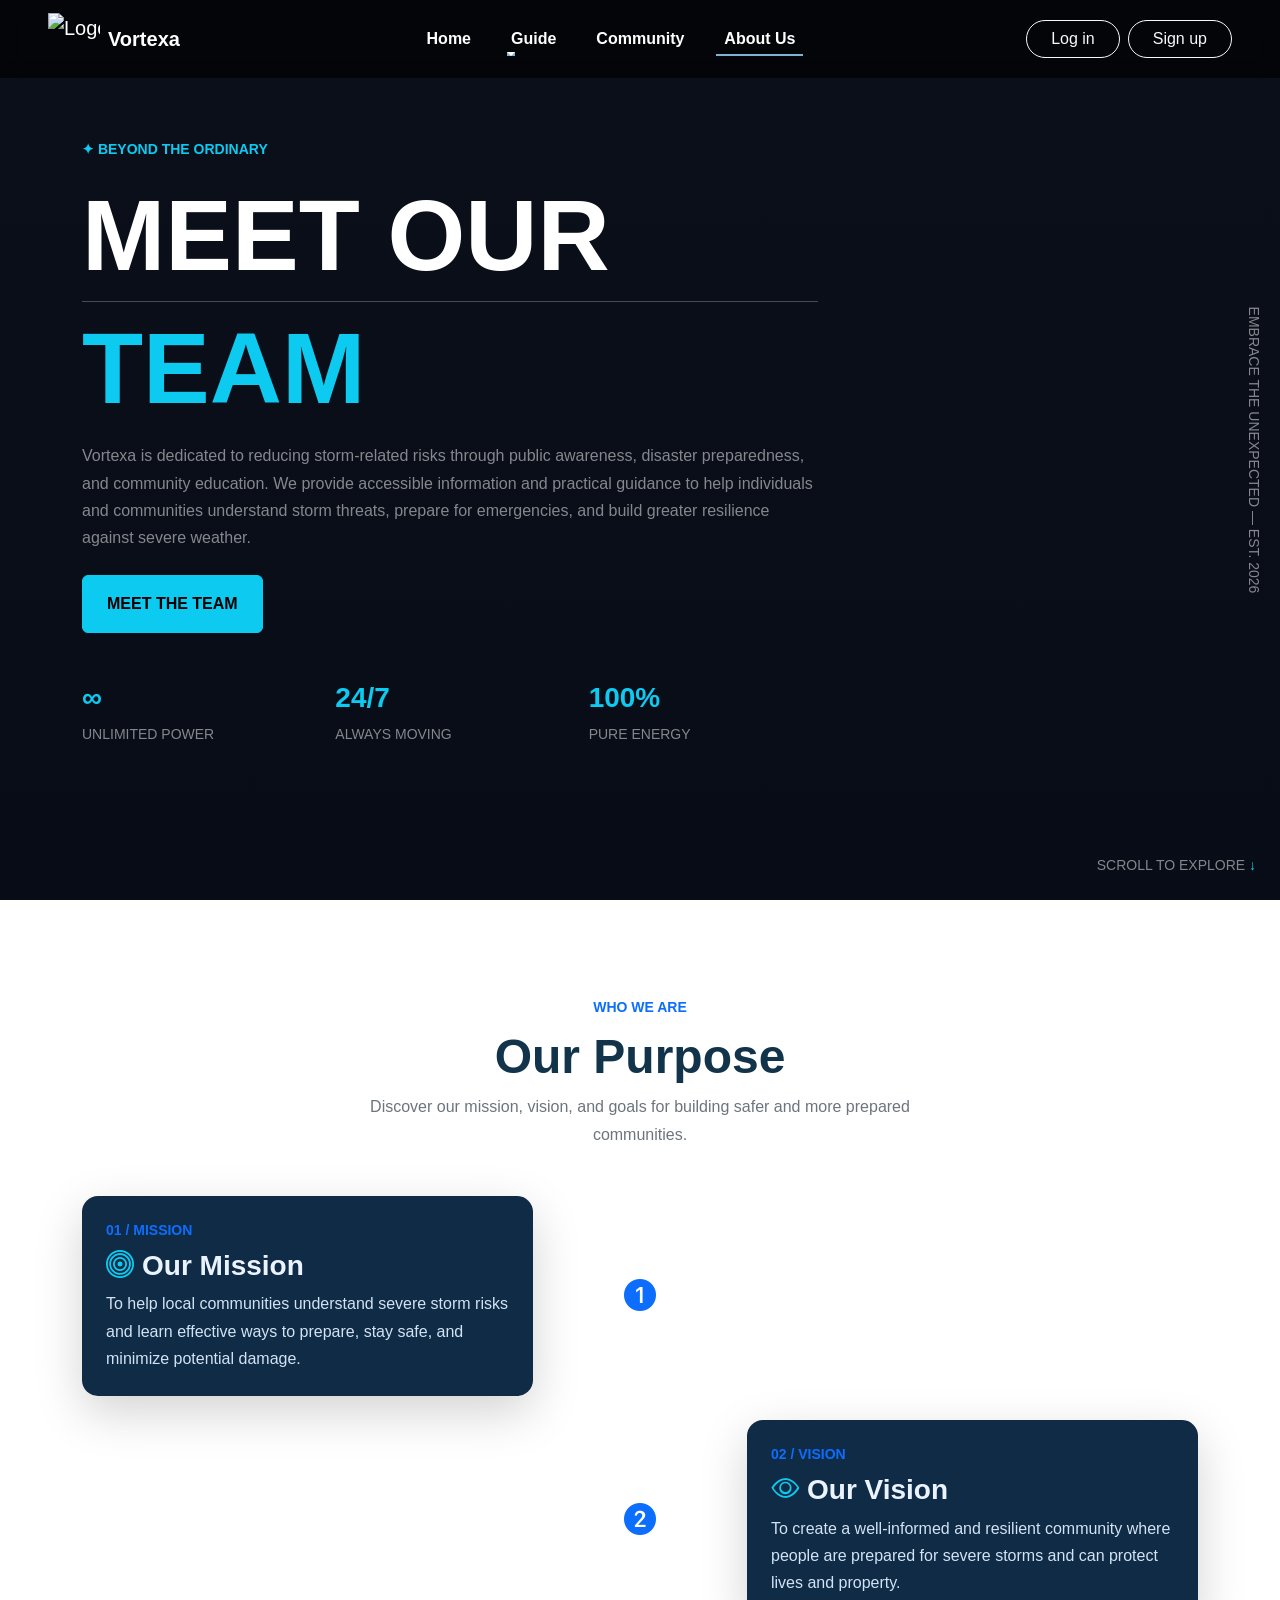
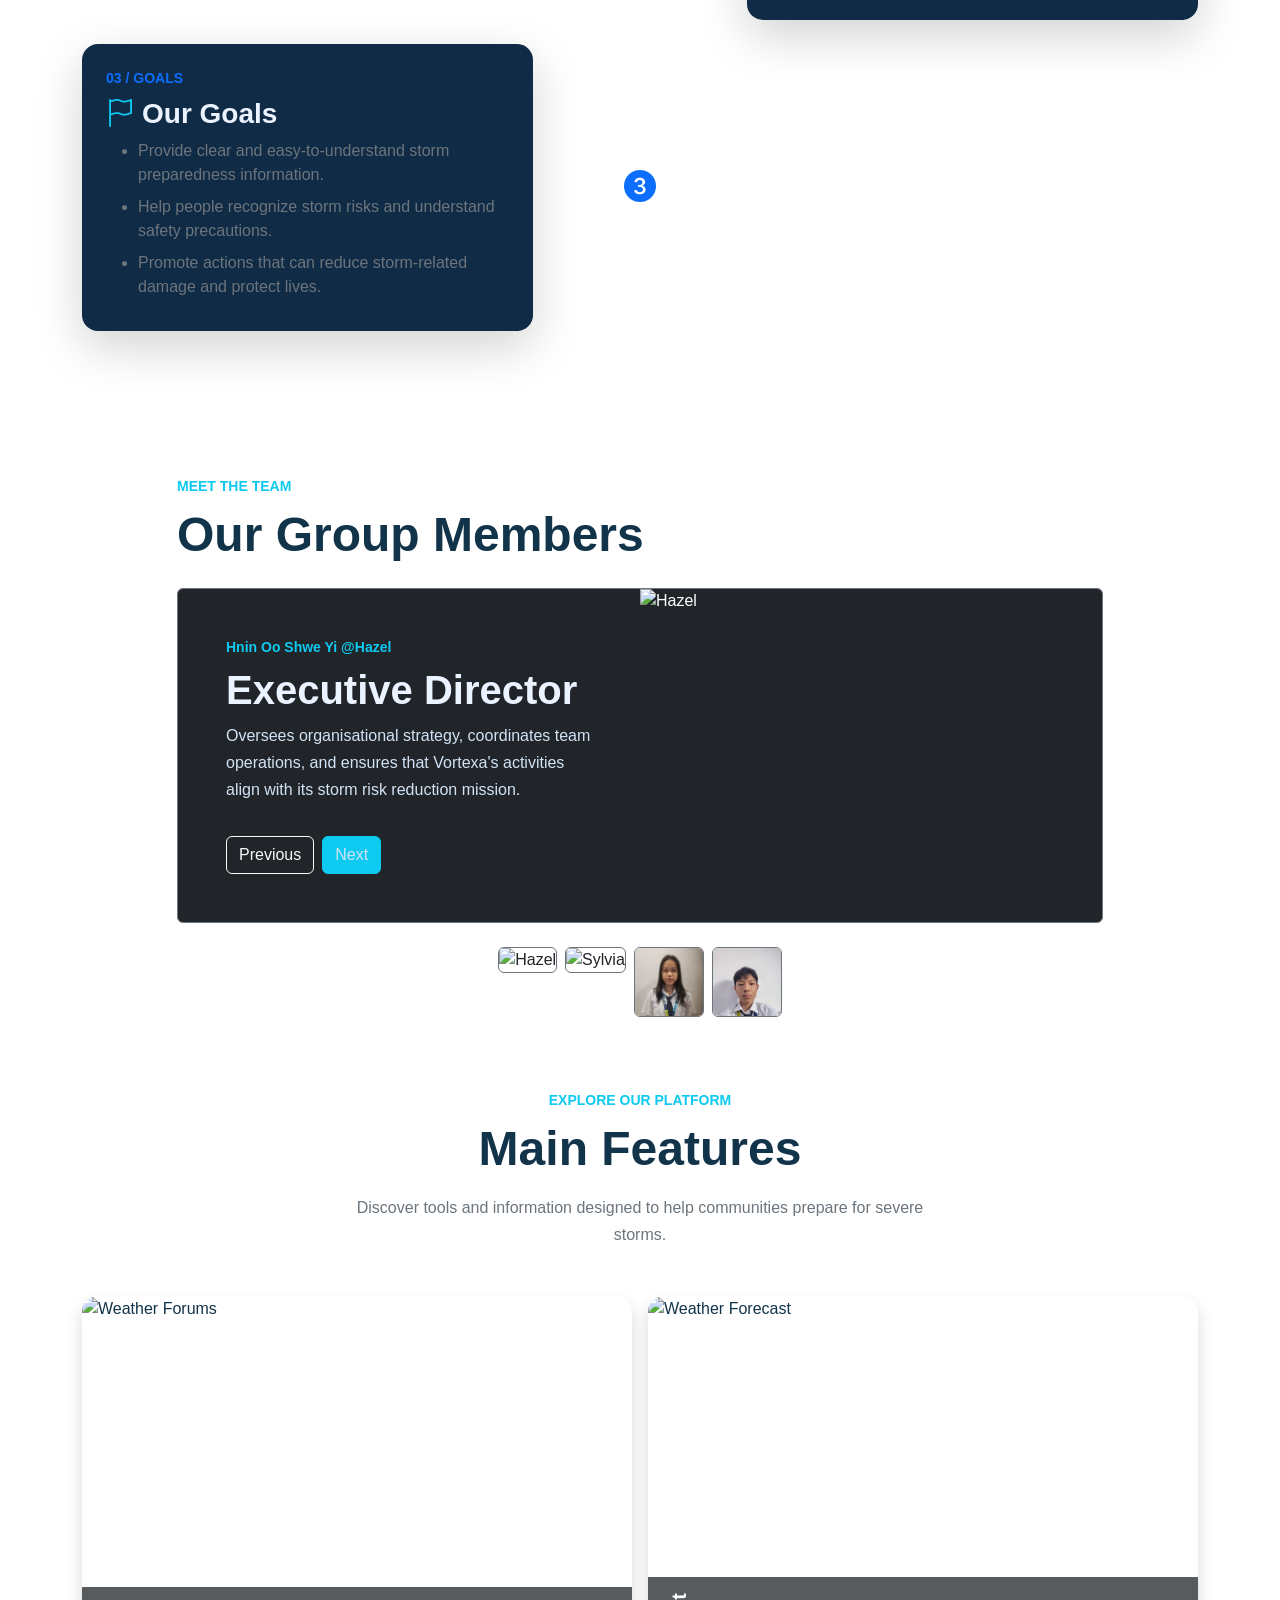
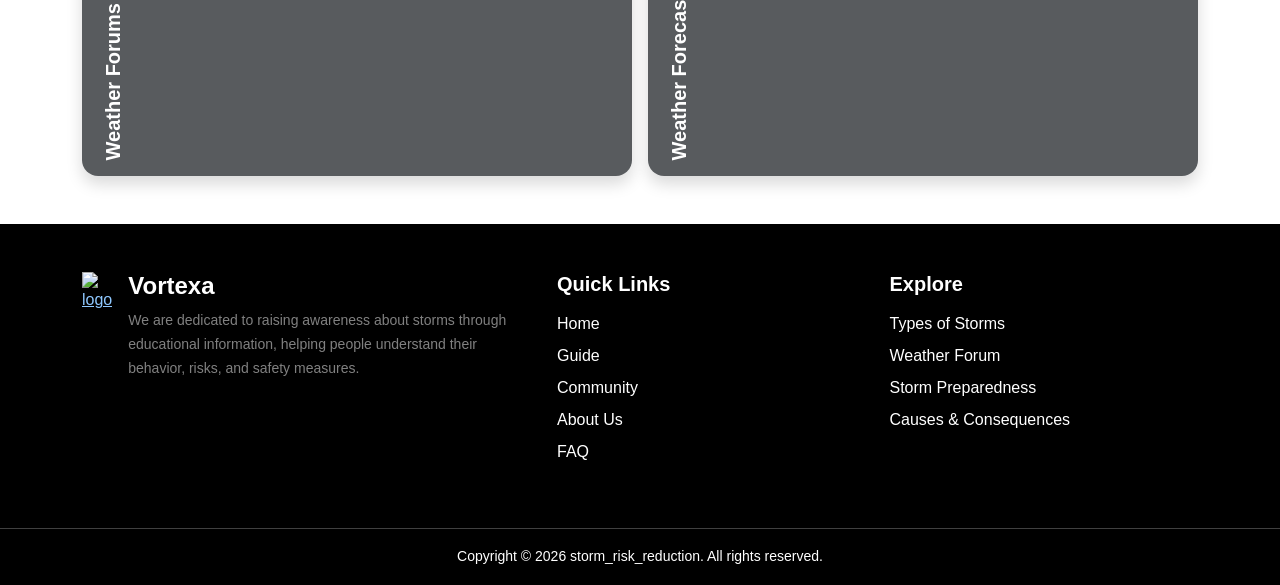
==== page/aboutus.html @ dd566a20 "Add files via upload" ====
<!DOCTYPE html>
<html lang="en">
<head>
    <meta charset="UTF-8">
    <meta name="viewport" content="width=device-width, initial-scale=1.0">
    <title>Vortexa</title>    <!-- Bootstrap CSS -->
    <link href="https://cdn.jsdelivr.net/npm/bootstrap@5.3.8/dist/css/bootstrap.min.css" rel="stylesheet">
    <link rel="stylesheet" href="https://cdn.jsdelivr.net/npm/bootstrap-icons@1.13.1/font/bootstrap-icons.min.css">
    <link href="https://unpkg.com/aos@2.3.1/dist/aos.css" rel="stylesheet">
    <link rel="shortcut icon" href="../media/voretxa logo.png">
    <link rel="stylesheet" href="../style/style.css">
</head>
<body>
    <!-- Start NAVBAR -->
    <nav class="navbar navbar-expand-lg navbar-dark fixed-top navbar-blurred">
        <div class="container-fluid px-3 px-lg-5">
            <a href="../index.html" class="navbar-brand d-flex align-items-center">
                <img src="../media/voretxa logo.png" class="nav-logo-img object-fit-contain" alt="Logo">
                <span class="ms-2 fw-bold fs-5">Vortexa</span>
            </a>
            <button class="navbar-toggler" type="button" data-bs-toggle="collapse" data-bs-target="#navbarmenu" aria-controls="navbarmenu" aria-expanded="false" aria-label="Toggle navigation">
                <span class="navbar-toggler-icon"></span>
            </button>
            <div class="collapse navbar-collapse" id="navbarmenu">
                <ul class="navbar-nav mx-auto nav-links gap-lg-4">
                    <li class="nav-item">
                        <a href="../index.html" class="nav-link text-white fw-bold"> Home </a>
                    </li>

                    <li class="nav-item dropdown">
                        <a class="nav-link dropdown-toggle text-white fw-bold" href="#" id="guideDropdown" role="button" data-bs-toggle="dropdown" aria-expanded="false" aria-current="page">
                            Guide
                        </a>
                        <ul class="dropdown-menu dropdown-menu-dark" aria-labelledby="guideDropdown">
                            <li><a href="guide.html" class="dropdown-item"> Guide </a></li>
                            <li> <a href="stormrisk.html" class="dropdown-item"> Storm Risk </a> </li>
                            <li> <a href="faq.html" class="dropdown-item"> FAQ</a></li>
                        </ul>
                    </li>
                    <li class="nav-item"><a href="community.html" class="nav-link text-white fw-bold"> Community </a></li>
                    <li class="nav-item"> <a href="aboutus.html" class="nav-link text-white fw-bold active"> About Us </a> </li>
                </ul>

                <div class="d-flex flex-column flex-lg-row gap-2 mt-3 mt-lg-0">
                    <a href="#" class="btn btn-outline-light rounded-pill px-4"> Log in </a>
                    <a href="#" class="btn btn-outline-light rounded-pill px-4">Sign up </a>
                </div>
            </div>
        </div>
    </nav>
    <!-- End NAVBAR -->

    <!-- Start Hero -->
    <div class="abt d-flex align-items-center position-relative bg-dark text-white">
        <div class="container py-5">
            <div class="row">
                <div class="col-lg-8">
                    <p class="text-info fw-bold small mb-4" data-aos="fade-down">
                        ✦ BEYOND THE ORDINARY
                    </p>

                    <h1 class="abt-title fw-bold mb-4" data-aos="fade-up" data-aos-delay="200">
                        MEET OUR
                        <hr>
                        <span class="text-info">TEAM</span>
                    </h1>

                    <p class="text-white-50 mb-4" data-aos="fade-up" data-aos-delay="400">
                        Vortexa is dedicated to reducing storm-related risks through public awareness, disaster preparedness, and community education. We provide accessible information and practical guidance to help individuals and communities understand storm threats, prepare for emergencies, and build greater resilience against severe weather.
                    </p>

                    <div class="d-flex flex-wrap gap-3" data-aos="zoom-in" data-aos-delay="600">
                        <a href="#member" class="btn btn-info fw-bold px-4 py-3">
                            MEET THE TEAM
                        </a>
                    </div>

                    <div class="row mt-5" data-aos="fade-up" data-aos-delay="800">

                        <div class="col-4">
                            <h3 class="text-info fw-bold">∞</h3>
                            <p class="text-white-50 small">UNLIMITED POWER</p>
                        </div>

                        <div class="col-4">
                            <h3 class="text-info fw-bold">24/7</h3>
                            <p class="text-white-50 small">ALWAYS MOVING</p>
                        </div>

                        <div class="col-4">
                            <h3 class="text-info fw-bold">100%</h3>
                            <p class="text-white-50 small">PURE ENERGY</p>
                        </div>

                    </div>
                </div>
            </div>
        </div>

        <div class="side-text position-absolute end-0 top-50 translate-middle-y me-3 text-white-50 small" data-aos="fade-left" data-aos-delay="500">
            EMBRACE THE UNEXPECTED — EST. 2026
        </div>

        <div class="position-absolute bottom-0 end-0 m-4 small text-white-50" data-aos="fade-up">
            SCROLL TO EXPLORE <span class="text-info">↓</span>
        </div>

    </div>


    <!-- Section 2: Our Purpose -->
    <section class="py-5">

        <div class="container my-5">

            <div class="text-center mb-5" data-aos="fade-up">

                <p class="text-primary fw-semibold small mb-2">WHO WE ARE</p>

                <h1 class="fw-bold display-5">Our Purpose</h1>

                <p class="text-secondary mx-auto title">
                    Discover our mission, vision, and goals for building safer and more prepared communities.
                </p>

            </div>

            <!-- Mission -->
            <div class="row align-items-center mb-4">

                <div class="col-md-5">
                    <div class="card border-0 shadow-lg rounded-4 p-4 h-100" data-aos="fade-right">

                        <span class="text-primary fw-bold small mb-2">01 / MISSION</span>

                        <h3 class="fw-bold">
                            <i class="bi bi-bullseye text-info me-2"></i>Our Mission
                        </h3>

                        <p class="text-secondary mb-0">
                            To help local communities understand severe storm risks and learn effective ways to prepare, stay safe, and minimize potential damage.
                        </p>

                    </div>
                </div>

                <div class="col-md-2 text-center py-3" data-aos="zoom-in">
                    <i class="bi bi-1-circle-fill fs-2 text-primary"></i>
                </div>

                <div class="col-md-5"></div>

            </div>

            <!-- Vision -->
            <div class="row align-items-center mb-4">

                <div class="col-md-5"></div>

                <div class="col-md-2 text-center py-3" data-aos="zoom-in">
                    <i class="bi bi-2-circle-fill fs-2 text-primary"></i>
                </div>

                <div class="col-md-5">
                    <div class="card border-0 shadow-lg rounded-4 p-4 h-100" data-aos="fade-left">

                        <span class="text-primary fw-bold small mb-2">02 / VISION</span>

                        <h3 class="fw-bold">
                            <i class="bi bi-eye text-info me-2"></i>Our Vision
                        </h3>

                        <p class="text-secondary mb-0">
                            To create a well-informed and resilient community where people are prepared for severe storms and can protect lives and property.
                        </p>

                    </div>
                </div>

            </div>

            <!-- Goals -->
            <div class="row align-items-center">

                <div class="col-md-5">
                    <div class="card border-0 shadow-lg rounded-4 p-4 h-100" data-aos="fade-right">

                        <span class="text-primary fw-bold small mb-2">03 / GOALS</span>

                        <h3 class="fw-bold">
                            <i class="bi bi-flag text-info me-2"></i>Our Goals
                        </h3>

                        <ul class="text-secondary mb-0">
                            <li class="mb-2">Provide clear and easy-to-understand storm preparedness information.</li>
                            <li class="mb-2">Help people recognize storm risks and understand safety precautions.</li>
                            <li class="mb-2">Promote actions that can reduce storm-related damage and protect lives.</li>
                        </ul>

                    </div>
                </div>

                <div class="col-md-2 text-center py-3" data-aos="zoom-in">
                    <i class="bi bi-3-circle-fill fs-2 text-primary"></i>
                </div>

                <div class="col-md-5"></div>

            </div>

        </div>
    </section>


    <!-- Section 3: Group Members -->
    <main class="container py-5" id="member">

        <div class="row justify-content-center">

            <div class="col-12 col-lg-10">

                <p class="text-uppercase text-info fw-semibold small mb-2" data-aos="fade-down">
                    Meet the team
                </p>

                <h1 class="display-5 fw-bold mb-4" data-aos="fade-up">
                    Our Group Members
                </h1>

                <!-- Radio Buttons -->
                <input class="visually-hidden" type="radio" name="member" id="member-1" checked>
                <input class="visually-hidden" type="radio" name="member" id="member-2">
                <input class="visually-hidden" type="radio" name="member" id="member-3">
                <input class="visually-hidden" type="radio" name="member" id="member-4">

                <section class="members">

                    <!-- First Member -->
                    <article class="member-slide card border-secondary bg-dark text-white overflow-hidden" data-aos="zoom-in">

                        <div class="row g-0 align-items-stretch">

                            <div class="col-md-6 p-4 p-lg-5 d-flex flex-column justify-content-center">

                                <span class="text-info small fw-semibold mb-2">
                                    Hnin Oo Shwe Yi @Hazel
                                </span>

                                <h2 class="h1 fw-bold">Executive Director</h2>

                                <p class="text-light-emphasis">
                                    Oversees organisational strategy, coordinates team operations, and ensures that Vortexa's activities align with its storm risk reduction mission.
                                </p>

                                <div class="d-flex gap-2 mt-3">
                                    <label for="member-4" class="btn btn-outline-light" role="button">Previous</label>
                                    <label for="member-2" class="btn btn-info text-dark" role="button">Next</label>
                                </div>

                            </div>

                            <div class="col-md-6">
                                <img class="member-photo w-100 h-100 object-fit-cover"
                                     src="/media/hazel.jpg"
                                     alt="Hazel">
                            </div>

                        </div>
                    </article>


                    <!-- Second Member -->
                    <article class="member-slide card border-secondary bg-dark text-white overflow-hidden" data-aos="zoom-in">

                        <div class="row g-0 align-items-stretch">

                            <div class="col-md-6 p-4 p-lg-5 d-flex flex-column justify-content-center">

                                <span class="text-info small fw-semibold mb-2">
                                    Thiri Htet San @Sylvia
                                </span>

                                <h2 class="h1 fw-bold">Disaster Risk Researcher</h2>

                                <p class="text-light-emphasis">
                                    Researches storm patterns, historical disasters, and potential hazards to develop accurate and informative educational resources.
                                </p>

                                <div class="d-flex gap-2 mt-3">
                                    <label for="member-1" class="btn btn-outline-light" role="button">Previous</label>
                                    <label for="member-3" class="btn btn-info text-dark" role="button">Next</label>
                                </div>

                            </div>

                            <div class="col-md-6">
                                <img class="member-photo w-100 h-100 object-fit-cover"
                                     src="/media/Sylvia.jpg"
                                     alt="Sylvia">
                            </div>

                        </div>
                    </article>


                    <!-- Third Member -->
                    <article class="member-slide card border-secondary bg-dark text-white overflow-hidden" data-aos="zoom-in">

                        <div class="row g-0 align-items-stretch">

                            <div class="col-md-6 p-4 p-lg-5 d-flex flex-column justify-content-center">

                                <span class="text-info small fw-semibold mb-2">
                                    Lao Sainng Paung @Emma
                                </span>

                                <h2 class="h1 fw-bold">Community Preparedness Coordinator</h2>

                                <p class="text-light-emphasis">
                                    Focuses on public awareness, emergency preparedness guidance, and promoting community participation in disaster risk reduction.
                                </p>

                                <div class="d-flex gap-2 mt-3">
                                    <label for="member-2" class="btn btn-outline-light" role="button">Previous</label>
                                    <label for="member-4" class="btn btn-info text-dark" role="button">Next</label>
                                </div>

                            </div>

                            <div class="col-md-6">
                                <img class="member-photo w-100 h-100 object-fit-cover"
                                     src="/media/emma.jpg"
                                     alt="Emma">
                            </div>

                        </div>
                    </article>


                    <!-- Fourth Member -->
                    <article class="member-slide card border-secondary bg-dark text-white overflow-hidden" data-aos="zoom-in">

                        <div class="row g-0 align-items-stretch">

                            <div class="col-md-6 p-4 p-lg-5 d-flex flex-column justify-content-center">

                                <span class="text-info small fw-semibold mb-2">
                                    Zwe Ti Khant Aung @Alvin
                                </span>

                                <h2 class="h1 fw-bold">Digital Communications Specialist</h2>

                                <p class="text-light-emphasis">
                                    Manages digital information, website development, and the presentation of storm safety resources to the public.
                                </p>

                                <div class="d-flex gap-2 mt-3">
                                    <label for="member-3" class="btn btn-outline-light" role="button">Previous</label>
                                    <label for="member-1" class="btn btn-info text-dark" role="button">Next</label>
                                </div>

                            </div>

                            <div class="col-md-6">
                                <img class="member-photo w-100 h-100 object-fit-cover"
                                     src="/media/alvin.jpg"
                                     alt="Alvin">
                            </div>

                        </div>
                    </article>


                    <!-- Member Navigation -->
                    <nav class="d-flex justify-content-center gap-2 mt-4" aria-label="Choose a group member" data-aos="fade-up">

                        <label for="member-1" class="btn p-0 border-0" role="button" aria-label="Show Hazel">
                            <img class="rounded-2 border border-secondary object-fit-cover member-img"
                                 src="/media/hazel.jpg"
                                 alt="Hazel">
                        </label>

                        <label for="member-2" class="btn p-0 border-0" role="button" aria-label="Show Sylvia">
                            <img class="rounded-2 border border-secondary object-fit-cover member-img"
                                 src="/media/Sylvia.jpg"
                                 alt="Sylvia">
                        </label>

                        <label for="member-3" class="btn p-0 border-0" role="button" aria-label="Show Emma">
                            <img class="rounded-2 border border-secondary object-fit-cover member-img"
                                 src="/media/emma.jpg"
                                 alt="Emma">
                        </label>

                        <label for="member-4" class="btn p-0 border-0" role="button" aria-label="Show Alvin">
                            <img class="rounded-2 border border-secondary object-fit-cover member-img"
                                 src="/media/alvin.jpg"
                                 alt="Alvin">
                        </label>

                    </nav>

                </section>
            </div>
        </div>
    </main>


    <!-- Section 4: Main Features -->
    <div class="container py-4">

        <div class="text-center mb-5" data-aos="fade-up">

            <p class="text-info fw-semibold small mb-2">
                EXPLORE OUR PLATFORM
            </p>

            <h1 class="display-5 fw-bold mb-3">
                Main Features
            </h1>

            <p class="text-secondary mx-auto title">
                Discover tools and information designed to help communities prepare for severe storms.
            </p>

        </div>

        <div class="d-flex flex-column flex-md-row gap-3">

            <!-- Weather Forums -->
            <div class="hover-card position-relative overflow-hidden rounded-4 shadow" data-aos="fade-right">

                <img src="https://i.pinimg.com/1200x/40/e8/30/40e8301eb1b01abc664727f6b68b2535.jpg"
                     class="w-100 h-100 object-fit-cover"
                     alt="Weather Forums">

                <div class="position-absolute bottom-0 start-0 w-100 p-3 bg-dark bg-opacity-75 text-white d-flex align-items-center justify-content-between">

                    <span class="fw-bold fs-5 text-vertical">
                        Weather Forums
                    </span>

                    <a href="Community.html" class="btn btn-info fw-bold readmore-btn">
                        Read More <i class="bi bi-arrow-right ms-1"></i>
                    </a>

                </div>
            </div>


            <!-- Weather Forecast -->
            <div class="hover-card position-relative overflow-hidden rounded-4 shadow" data-aos="fade-left">

                <img src="https://i.pinimg.com/736x/91/cd/8b/91cd8bd4fdfe138e4b52a71b09ab2252.jpg"
                     class="w-100 h-100 object-fit-cover"
                     alt="Weather Forecast">

                <div class="position-absolute bottom-0 start-0 w-100 p-3 bg-dark bg-opacity-75 text-white d-flex align-items-center justify-content-between">

                    <span class="fw-bold fs-5 text-vertical">
                        Weather Forecast
                    </span>

                    <a href="guide.html" class="btn btn-info fw-bold readmore-btn">
                        Read More <i class="bi bi-arrow-right ms-1"></i>
                    </a>

                </div>
            </div>

        </div>
    </div>


    <!-- Start FOOTER -->
    <footer class="bg-black text-white mt-4">
        <div class="container py-5">
            <div class="row g-4">
                <div class="col-12 col-md-5">
                    <div class="d-flex align-items-start">
                        <a href="index.html"><img src="../media/voretxa logo.png" class="footer-logo me-3" alt="logo"></a>
                        <div>
                            <h4 class="fw-bold">Vortexa</h4>
                            <p class="small text-white-50">
                                We are dedicated to raising awareness about storms through educational information, helping people understand their behavior, risks, and safety measures.
                            </p>
                        </div>
                    </div>
                </div>

                <div class="col-12 col-md-7">
                    <div class="row g-4">
                        <div class="col-6 col-md-6">
                            <h5 class="fw-bold mb-3">Quick Links</h5>
                            <ul class="list-unstyled footer-links">
                                <li class="mb-2">
                                    <a href="../index.html" class="text-decoration-none text-white">Home</a>
                                </li>
                                <li class="mb-2">
                                    <a href="guide.html" class="text-decoration-none text-white">Guide</a>
                                </li>
                                <li class="mb-2">
                                    <a href="community.html" class="text-decoration-none text-white">Community</a>
                                </li>
                                <li class="mb-2">
                                    <a href="aboutus.html" class="text-decoration-none text-white">About Us</a>
                                </li>
                                <li class="mb-2">
                                    <a href="faq.html" class="text-decoration-none text-white">FAQ</a>
                                </li>
                            </ul>
                        </div>


                        <div class="col-6 col-md-6">
                            <h5 class="fw-bold mb-3">Explore</h5>

                            <ul class="list-unstyled footer-links">
                                <li class="mb-2">
                                    <a href="guide.html#storm-type" class="text-decoration-none text-white">Types of Storms</a>
                                </li>
                                <li class="mb-2">
                                    <a href="community.html#weather-forum" class="text-decoration-none text-white">Weather Forum</a>
                                </li>
                                <li class="mb-2">
                                    <a href="guide.html#Preparedness" class="text-decoration-none text-white">Storm Preparedness</a>
                                </li>
                                <li class="mb-2">
                                    <a href="guide.html#causes" class="text-decoration-none text-white">Causes & Consequences</a>
                                </li>
                            </ul>
                        </div>

                    </div>
                </div>

            </div>
        </div>


        <hr class="my-0">

        <div class="container text-center py-3">
            <p class="small mb-0 text-light-50">
                Copyright &copy; 2026 storm_risk_reduction. All rights reserved.
            </p>
        </div>

    </footer>

    <!-- End FOOTER  -->

    <script src="https://cdn.jsdelivr.net/npm/bootstrap@5.3.8/dist/js/bootstrap.bundle.min.js"></script>
    <script src="https://unpkg.com/aos@2.3.1/dist/aos.js"></script>
    <script>
        window.addEventListener('DOMContentLoaded', function () {
            AOS.init({
                duration: 1000,
                easing: 'ease-in-out',
                once: true,
                offset: 100
            });
        });
    </script>

</body>
</html>
---- style/style.css ----
body {
    font-family: Arial, sans-serif;
    color: #12344a;
    margin: 0;
    padding: 0;
}

html {
    scroll-behavior: smooth;
}

.section-title {
    color: #12344a;
}


/* NAVBAR */

.navbar-blurred {
    background: rgba(0, 0, 0, 0.65);
    backdrop-filter: blur(10px);
    -webkit-backdrop-filter: blur(10px);
}

.nav-logo-img {
    width: 52px;
    height: 52px;
    object-fit: contain;
}

.nav-links .nav-link {
    position: relative;
    font-weight: 600;
    transition: color 0.3s ease;
}

.nav-links .nav-link::after {
    content: "";
    position: absolute;
    left: 0;
    bottom: 3px;
    width: 0;
    height: 2px;
    background: #7eb3d9;
    transition: width 0.3s ease;
}

.nav-links .nav-link:hover::after,
.nav-links .nav-link.active::after {
    width: 100%;
}

.nav-links .nav-link:hover {
    color: #7eb3d9;
}

/* =============== start index ================== */
/* HERO SECTION */

.hero {
    background:
        linear-gradient(
            rgba(0, 0, 0, 0.45),
            rgba(0, 0, 0, 0.75)
        ),
        url("https://i.pinimg.com/originals/4f/7b/af/4f7baf9d24aa5ca3a8c98d7dec85576c.gif");
        background-position: center;
        background-size: cover;
        background-repeat: no-repeat;
        background-attachment: fixed;
}

.hero-content {
    padding-top: 175px;
    padding-bottom: 40px;
}

.hero-content h1 {
    line-height: 1.15;
}

.hero-content p {
    max-width: 750px;
    line-height: 1.8;
}

.hero-bottom {
    background: rgba(0, 0, 0, 0.25);
}

.hero-bottom h2 {
    color: #7eb3d9;
}

.hero-bottom hr {
    border: 1px solid white;
    opacity: 0.7;
}

.hero-bottom p {
    color: #eeeeee;
    line-height: 1.6;
}


/* INTRODUCTION SECTION */

.video-show {
    height: 350px;
    border-radius: 16px;
}

.video-show video {
    object-fit: cover;
}

.eyebrow-text {
    color: #4a90c2;
    letter-spacing: 2px;
    font-size: 14px;
}

.container p {
    line-height: 1.7;
}


/* TYPES OF STORMS */

.image-card {
    height: 350px;
    width: 100%;
    cursor: pointer;
    transition: transform 0.3s ease;
}

.image-card img {
    transition: transform 0.5s ease;
}

.image-card:hover {
    transform: translateY(-6px);
}

.image-card:hover img {
    transform: scale(1.08);
}

.image-img {
    background: linear-gradient(
        transparent,
        rgba(0, 0, 0, 0.95)
    );
    padding-top: 70px;
}

.image-img h5 {
    color: white;
}

.image-img p {
    line-height: 1.5;
}

.full-text {
    display: none;
}

.image-card:hover .full-text {
    display: block;
}

.image-card:hover .short-text {
    display: none;
}

.learn-btn {
    background: #1a3a5c;
    border: 1px solid #1a3a5c;
    transition: all 0.3s ease;
}

.learn-btn:hover {
    background: #4a90c2;
    border-color: #4a90c2;
    color: white;
    transform: translateY(-3px);
}


/* CAUSES OF STORMS */

.info-card {
    color: #12344a;
    border: 1px solid #e3e8ef;
    border-radius: 15px;
    transition: all 0.3s ease;
    background: white;
}

.info-card:hover {
    transform: translateY(-7px);
    border-color: #7eb3d9;
    box-shadow: 0 10px 25px rgba(18, 52, 74, 0.12);
}

.info-card img {
    height: 190px;
    object-fit: cover;
    transition: transform 0.4s ease;
}

.info-card:hover img {
    transform: scale(1.04);
}

.info-card .card-body {
    padding: 20px;
}

.info-card .card-text {
    color: #526574;
    font-size: 14px;
    line-height: 1.7;
}


/* IMPACT OF STORMS */

.feature-item {
    background: #f8f9fa;
    border: 1px solid #e3e8ef;
    border-radius: 15px;
    padding: 22px;
    cursor: pointer;
    transition: all 0.4s ease;
}


.feature-item:hover {
    transform: translateY(-8px);
    background: #eaf4fc;
    border-color: #4a90c2;
    box-shadow: 0 12px 25px rgba(74, 144, 194, 0.25);
}


.feature-item i {
    color: #4a90c2;
    transition: all 0.4s ease;
}

.feature-item:hover i {
    color: #12344a;
    transform: scale(1.2);
}


.feature-item h3 {
    color: #12344a;
    transition: color 0.3s ease;
}

.feature-item:hover h3 {
    color: #2878ad;
}


.feature-item p {
    color: #526574;
    line-height: 1.7;
}


.storm-impact-img {
    width: 100%;
    max-height: 420px;
    object-fit: cover;
    transition: all 0.4s ease;
}

.storm-impact-img:hover {
    transform: scale(1.04);
    box-shadow: 0 12px 25px rgba(74, 144, 194, 0.3);
}


/* WHY REDUCE STORM RISK */

.tp {
    border: 1px solid #e3e8ef;
    transition: all 0.3s ease;
}

.tp:hover {
    transform: translateY(-7px);
    border-color: #7eb3d9;
    box-shadow: 0 10px 25px rgba(18, 52, 74, 0.12);
}

.tp i {
    color: #4a90c2;
}

.tp h4 {
    color: #12344a;
}

.paragraph {
    background: #f0f4f8;
    color: #526574;
}

.paragraph p {
    line-height: 1.8;
}

/* ==================== End index =======================  */

/* ================== start GUIDE ==========================  */

.carousel-caption {
    right: auto;
    bottom: auto;
}

.carousel-indicators .indi {
    width: 10px;
    height: 10px;
    position: relative;
}

.carousel-indicators {
    margin-left: 5%;
    margin-right: 5%;
}

.carousel-indicators::before {
    content: "";
    position: absolute;
    top: 50%;
    left: 0;
    right: 0;
    height: 2px;
    background-color: white;
    transform: translateY(-50%);
}

.carousel-indicators .indi span {
    position: absolute;
    bottom: 18px;
    left: 50%;
    transform: translateX(-50%);
    white-space: nowrap;
    color: white;
    font-size: 14px;
    text-indent: 0;
    z-index: 2;
    margin: 0;
}

/* HISTORICAL CAROUSEL */

.historical-content {
    position: relative;
}

.historical-content::before {
    content: "";
    position: absolute;
    top: 0;
    left: 0;
    width: 100%;
    height: 100%;
    background: rgba(0, 0, 0, 0.5);
}

/* STORM TITLE */

.storm-title {
    font-size: 48px;
    font-weight: 800;
    color: #7DD3FC;
    line-height: 1.2;
    text-shadow: 2px 2px 8px rgba(0, 0, 0, 0.8);
}

/* STORM CARD */

.storm-card {
    background-color: #102A43;
    color: white;
    border: 1px solid #244766;
}

/* STORM BOX */

.storm-box {
    background-color: #183B5B;
    color: #EAF6FF;
    padding: 15px;
    border-radius: 10px;
    margin-bottom: 12px;
    border-left: 4px solid #38BDF8;
    transition: all 0.3s ease;
    cursor: pointer;
}

.storm-box:hover {
    background-color: #24577D;
    transform: translateX(8px);
    box-shadow: 0 5px 15px rgba(0, 0, 0, 0.3);
}

/* STORM TEXT */

.storm-text {
    color: #CBD5E1;
    line-height: 1.8;
}

.storm-note {
    background-color: #163A59;
    color: #BAE6FD;
    padding: 15px;
    border-radius: 10px;
}

/* STORM IMAGE */

.storm-image {
    width: 100%;
    height: 350px;
    object-fit: cover;
}

/* ARTICLE IMAGE */

.article-image {
    width: 100%;
    height: 24rem;
    object-fit: cover;
    filter: blur(2px);
    transition: filter 0.3s ease;
}

.article-image:hover,
.article-image:focus-visible {
    filter: blur(0);
}

/* STORM BACKGROUND */

.c-bg {
    background-color: #102A43;
}

/* RELATED ARTICLES */

.list-group-item .row {
    width: 100%;
    margin-left: 0;
    margin-right: 0;
}

.sm-p {
    margin-left: 0;
    padding-left: 10px;
    text-align: left;
}

.sm-img {
    display: block;
    width: 100px;
    height: 80px;
    object-fit: cover;
    margin-left: 17px;
}
/* ===================== End guide ==================== */

/* ==================== Start FAQ ====================== */
#faq .accordion-item {
    background-color: #10263D;
    border: 1px solid #24445F;
    margin-bottom: 10px;
    border-radius: 8px;
    overflow: hidden;
}

#faq .accordion-button {
    background-color: #10263D;
    color: #FFFFFF;
    font-weight: 600;
}

#faq .accordion-button:not(.collapsed) {
    background-color: #18344F;
    color: #7DD3FC;
}

#faq .accordion-body {
    color: #D6E4F0;
    background-color: #0B1D30;
}
/* ======================= End FAQ ========================== */

/* ========================= Start About US =========================== */
/* About us */
.abt {
    min-height: 100vh;
    background:
        linear-gradient(rgba(3, 8, 20, 0.75), rgba(3, 8, 20, 0.85)),
        url('https://images.unsplash.com/photo-1605727216801-e27ce1d0cc28?auto=format&fit=crop&w=2000&q=90');
    background-size: cover;
    background-position: center;
}

.abt-title {
    font-size: clamp(48px, 8vw, 100px);
    line-height: 1;
}

.side-text {
    writing-mode: vertical-rl;
}

.title { 
    max-width: 600px;
}



/* main feature */

.hover-card {
    flex: 1;
    height: 480px;
    transition: flex 0.6s ease-in-out;
}

.hover-card:hover {
    flex: 2.5;
}

.text-vertical {
    writing-mode: vertical-lr;
    transform: rotate(180deg);
}

.hover-card:hover .text-vertical {
    writing-mode: horizontal-tb;
    transform: none;
}

.readmore-btn {
    opacity: 0;
}

.hover-card:hover .readmore-btn {
    opacity: 1;
}

.member-slide { display: none; }
        #member-1:checked ~ .members .member-slide:nth-child(1),
        #member-2:checked ~ .members .member-slide:nth-child(2),
        #member-3:checked ~ .members .member-slide:nth-child(3),
        #member-4:checked ~ .members .member-slide:nth-child(4) { display: block; }
        .member-photo { min-height: 300px; object-fit: cover; }

.member-img { 
    width: 70px;
    height: 70px;
}


.carousel-caption {
    right: auto;
    bottom: auto;
}

.storm-title {
    font-size: 48px;
    font-weight: 800;
    color: #ffd166;
    line-height: 1.2;
    text-shadow: 2px 2px 8px rgba(0, 0, 0, 0.8);
}

.storm-card {
    background-color: #102A43;
    color: white;
    border: 1px solid #244766;
}
 
.storm-title {
    color: #9fc3d3;
}
 
.storm-box {
    background-color: #183B5B;
    color: #EAF6FF;
    padding: 15px;
    border-radius: 10px;
    margin-bottom: 12px;
    border-left: 4px solid #38BDF8;
}
 
.storm-text {
    color: #CBD5E1;
    line-height: 1.8;
}
 
.storm-note {
    background-color: #163A59;
    color: #BAE6FD;
    padding: 15px;
    border-radius: 10px;
}
.storm-box {
    background-color: #183B5B;
    transition: all 0.3s ease;
    cursor: pointer;
}
 
.storm-box:hover {
    background-color: #24577D;
    transform: translateX(8px);
    box-shadow: 0 5px 15px rgba(0,0,0,0.3);
}

.article-image {
    width: 100%;
    height: 24rem;
    object-fit: cover;
    filter: blur(2px);
    transition: filter 0.3s ease;
    }
.article-image:hover,
.article-image:focus-visible {
    filter: blur(0);
}
@media (max-width: 575.98px) {
.article-image {
        height: 18rem;
    }
}
 @media (prefers-reduced-motion: reduce) {
    .article-image {
        transition: none;
    }
}

.storm-image {
    width: 100%;
    height: 350px;
    object-fit: cover;
}

@media (max-width: 767px) {
    .storm-image {
        height: 250px;
    }
}
#alvin,
#hazel,
#hazel1,
#emma {
    color: #eaf3ff;
}

#alvin{
    margin-top: 70px;
    border-radius: 20px;
}

/* Cards */
.card {
    background-color: #102b45;
    color: #eaf3ff;
    border: 1px solid #294c6b;
}

/* Card headings */
.card h1,
.card h2,
.card h3,
.card h4,
.card h5,
.card h6,
.card-title {
    color: #eaf3ff;
}

.card p,
.card-text,
.text-dark {
    color: #d2e3f5 !important;
}

a {
    color: #8fc8ff;
}

a:hover {
    color: #c5e4ff;
}

.accordion-item {
    background-color: #102b45;
    border-color: #294c6b;
}

.accordion-button {
    background-color: #183b59;
    color: #ffffff;
}

.accordion-button:not(.collapsed) {
    background-color: #285578;
    color: #ffffff;
}

.accordion-body {
    background-color: #102b45;
    color: #d2e3f5;
}

.form-control,
.form-select {
    background-color: #f0f6fc;
    color: #102b45;
    border-color: #547b9d;
}

.btn-primary {
    background-color: #285578;
    border-color: #285578;
    color: #ffffff;
}

.btn-primary:hover {
    background-color: #376f98;
    border-color: #376f98;
}

#weather .card {
    transition: all 0.3s ease;
}

#weather .card:hover {
    transform: translateY(-8px);
    background-color: rgb(20, 52, 101);
    cursor: pointer;
}


.abt {
    min-height: 100vh;
    background:
        linear-gradient(rgba(3, 8, 20, 0.75), rgba(3, 8, 20, 0.85)),
        url('https://images.unsplash.com/photo-1605727216801-e27ce1d0cc28?auto=format&fit=crop&w=2000&q=90');
    background-size: cover;
    background-position: center;
}

.abt-title {
    font-size: clamp(48px, 8vw, 100px);
    line-height: 1;
}

.side-text {
    writing-mode: vertical-rl;
}

.title { 
    max-width: 600px;
}



/* main feature */

.hover-card {
    flex: 1;
    height: 480px;
    transition: flex 0.6s ease-in-out;
}

.hover-card:hover {
    flex: 2.5;
}

.text-vertical {
    writing-mode: vertical-lr;
    transform: rotate(180deg);
}

.hover-card:hover .text-vertical {
    writing-mode: horizontal-tb;
    transform: none;
}

.readmore-btn {
    opacity: 0;
}

.hover-card:hover .readmore-btn {
    opacity: 1;
}

.member-slide { display: none; }
        #member-1:checked ~ .members .member-slide:nth-child(1),
        #member-2:checked ~ .members .member-slide:nth-child(2),
        #member-3:checked ~ .members .member-slide:nth-child(3),
        #member-4:checked ~ .members .member-slide:nth-child(4) { display: block; }
        .member-photo { min-height: 300px; object-fit: cover; }


/* ====================End About US ========================== */

/* ======================= FOOTER ===========================  */

.footer-logo {
    width: 65px;
    height: 65px;
    object-fit: contain;
}

footer {
    background: #050505;
}

footer h4,
footer h5 {
    color: white;
}

footer p {
    line-height: 1.7;
}

.footer-links a {
    transition: all 0.3s ease;
}

.footer-links a:hover {
    color: #7eb3d9;
    padding-left: 5px;
}
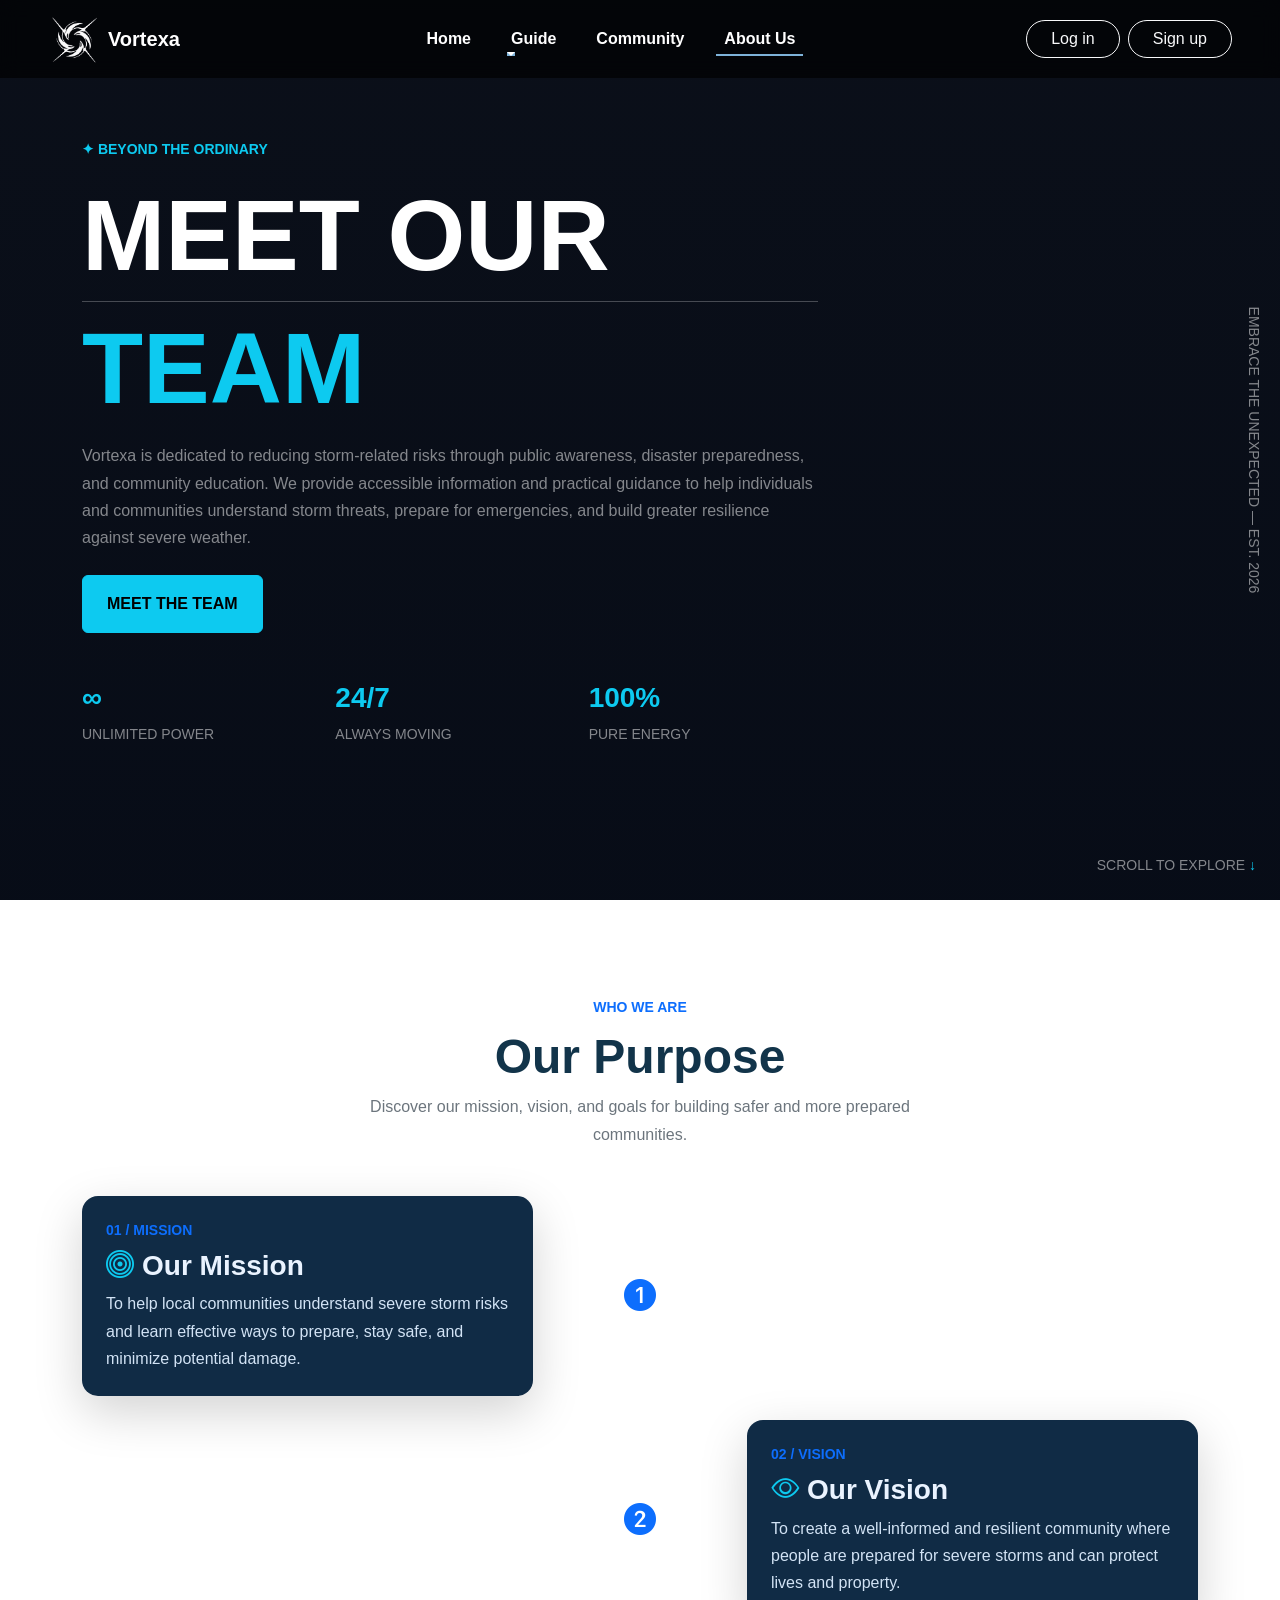
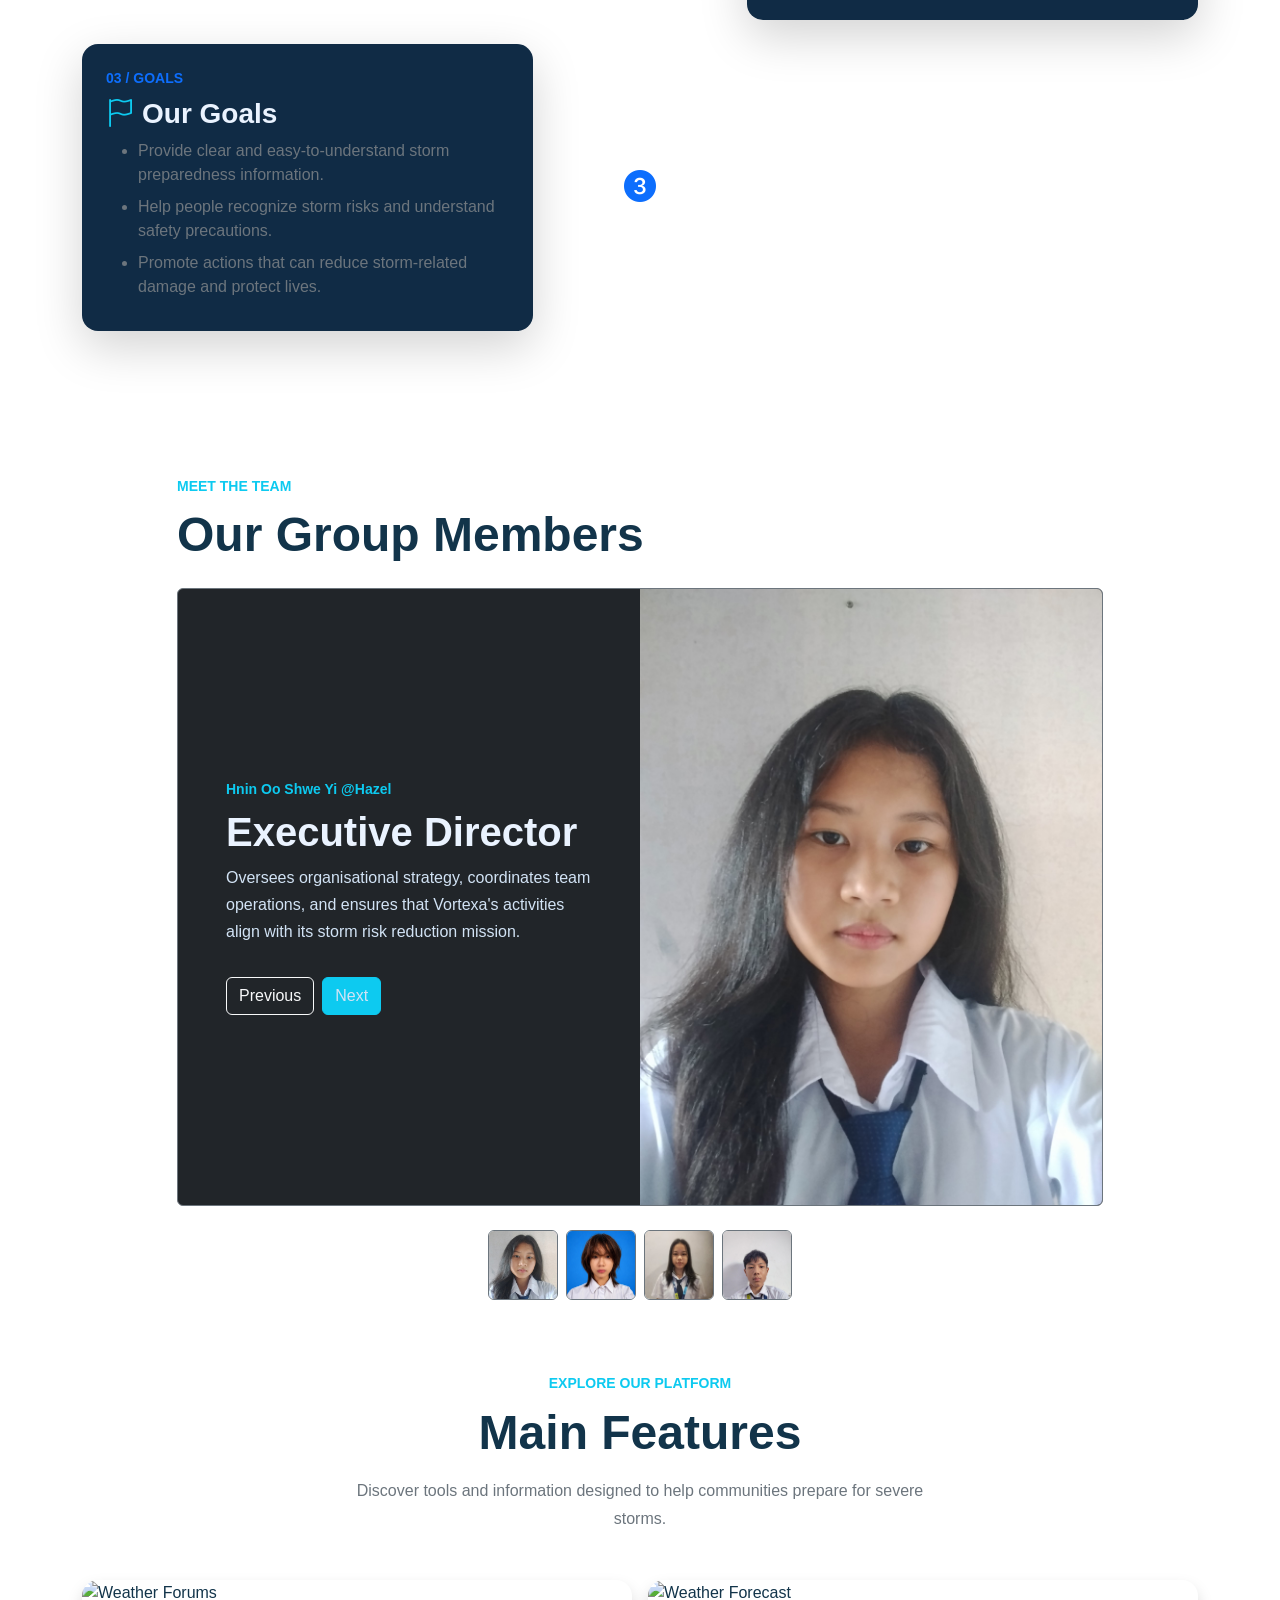
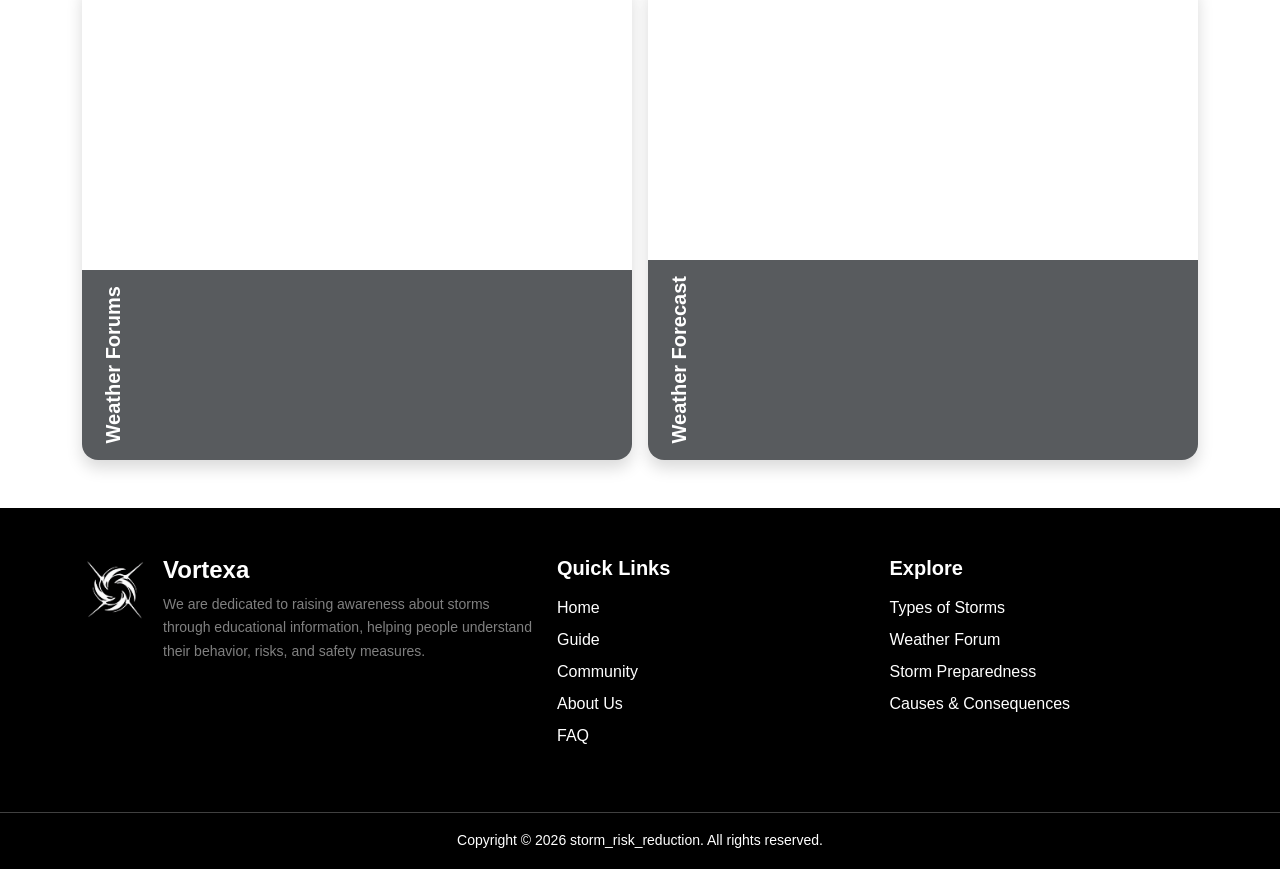
==== commit 20a1b0e6: "Update aboutus.html" ====
--- a/page/aboutus.html
+++ b/page/aboutus.html
@@ -261,7 +261,7 @@
 
                             <div class="col-md-6">
                                 <img class="member-photo w-100 h-100 object-fit-cover"
-                                     src="/media/hazel.jpg"
+                                     src="../media/hazel.jpg"
                                      alt="Hazel">
                             </div>
 
@@ -295,7 +295,7 @@
 
                             <div class="col-md-6">
                                 <img class="member-photo w-100 h-100 object-fit-cover"
-                                     src="/media/Sylvia.jpg"
+                                     src="../media/Sylvia.jpg"
                                      alt="Sylvia">
                             </div>
 
@@ -329,7 +329,7 @@
 
                             <div class="col-md-6">
                                 <img class="member-photo w-100 h-100 object-fit-cover"
-                                     src="/media/emma.jpg"
+                                     src="../media/emma.jpg"
                                      alt="Emma">
                             </div>
 
@@ -363,7 +363,7 @@
 
                             <div class="col-md-6">
                                 <img class="member-photo w-100 h-100 object-fit-cover"
-                                     src="/media/alvin.jpg"
+                                     src="../media/alvin.jpg"
                                      alt="Alvin">
                             </div>
 
@@ -376,25 +376,25 @@
 
                         <label for="member-1" class="btn p-0 border-0" role="button" aria-label="Show Hazel">
                             <img class="rounded-2 border border-secondary object-fit-cover member-img"
-                                 src="/media/hazel.jpg"
+                                 src="../media/hazel.jpg"
                                  alt="Hazel">
                         </label>
 
                         <label for="member-2" class="btn p-0 border-0" role="button" aria-label="Show Sylvia">
                             <img class="rounded-2 border border-secondary object-fit-cover member-img"
-                                 src="/media/Sylvia.jpg"
+                                 src="../media/Sylvia.jpg"
                                  alt="Sylvia">
                         </label>
 
                         <label for="member-3" class="btn p-0 border-0" role="button" aria-label="Show Emma">
                             <img class="rounded-2 border border-secondary object-fit-cover member-img"
-                                 src="/media/emma.jpg"
+                                 src="../media/emma.jpg"
                                  alt="Emma">
                         </label>
 
                         <label for="member-4" class="btn p-0 border-0" role="button" aria-label="Show Alvin">
                             <img class="rounded-2 border border-secondary object-fit-cover member-img"
-                                 src="/media/alvin.jpg"
+                                 src="../media/alvin.jpg"
                                  alt="Alvin">
                         </label>
 
@@ -564,4 +564,4 @@
     </script>
 
 </body>
-</html>+</html>
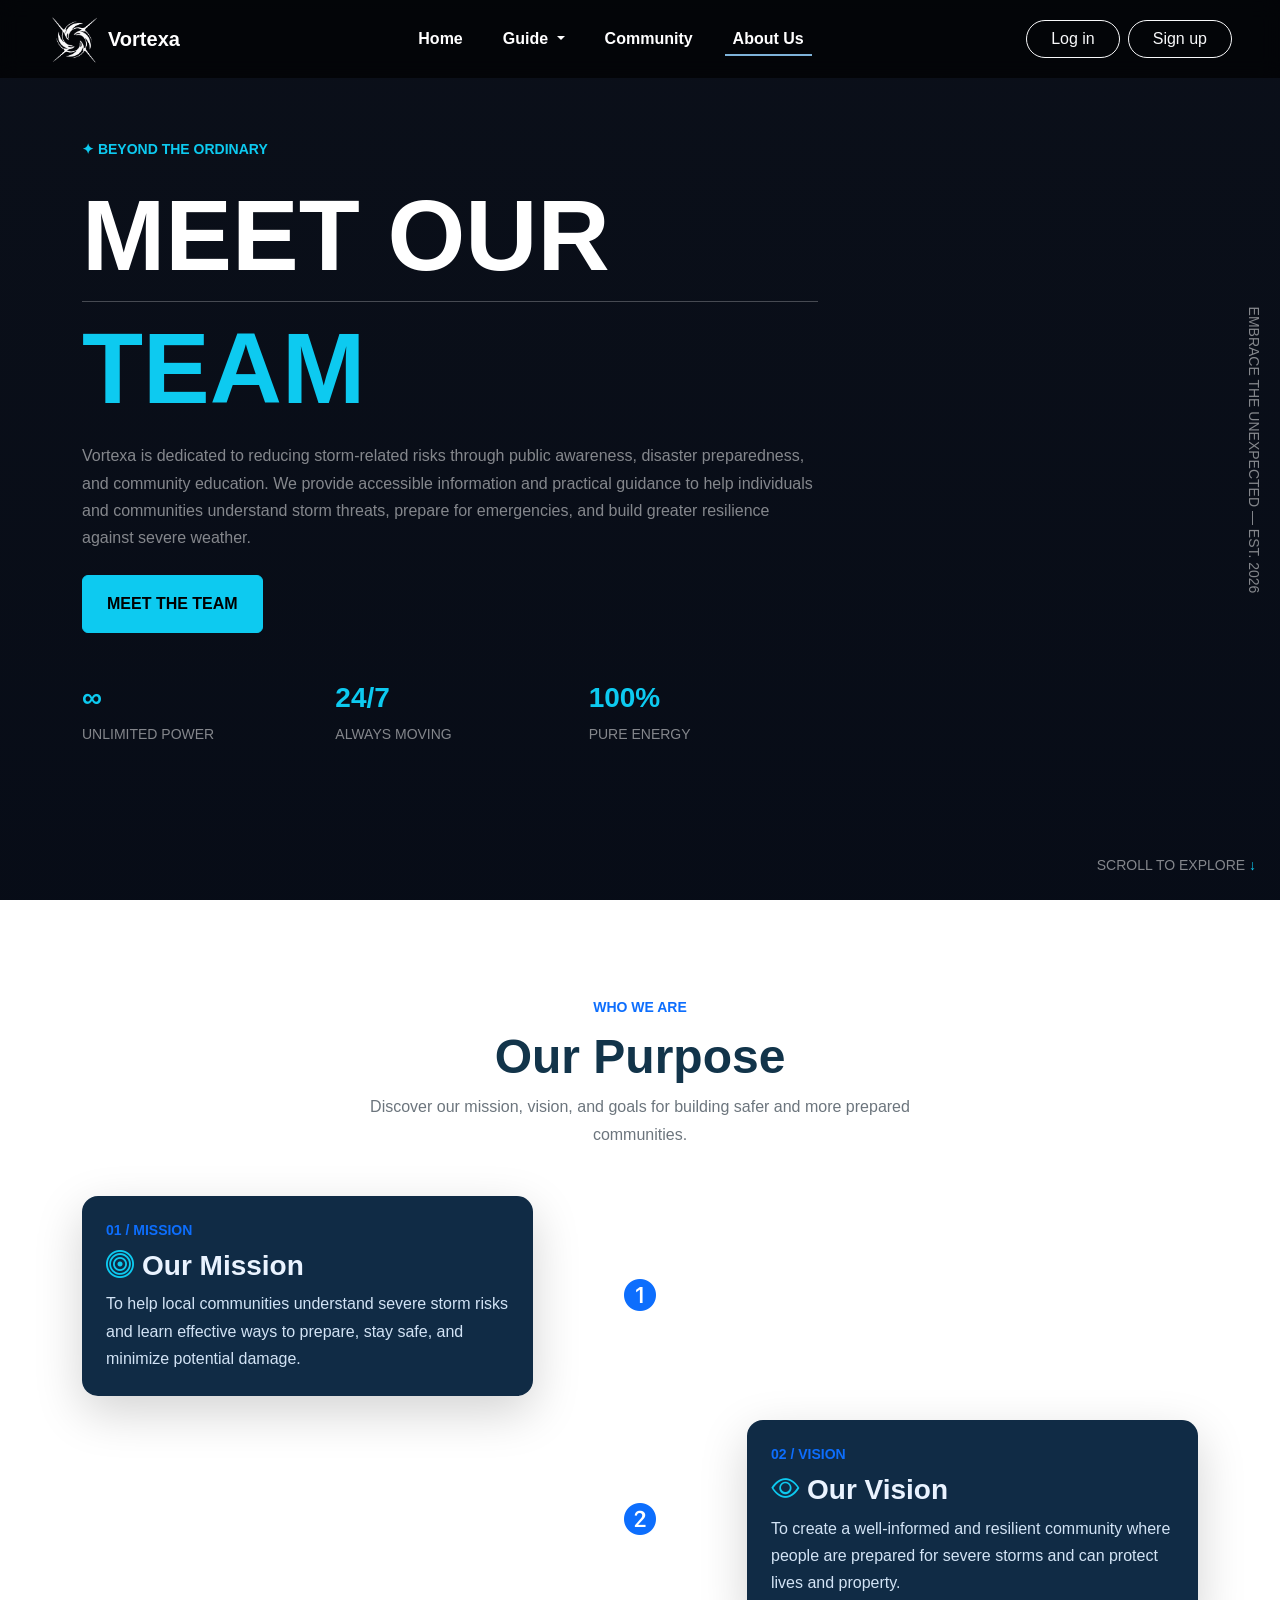
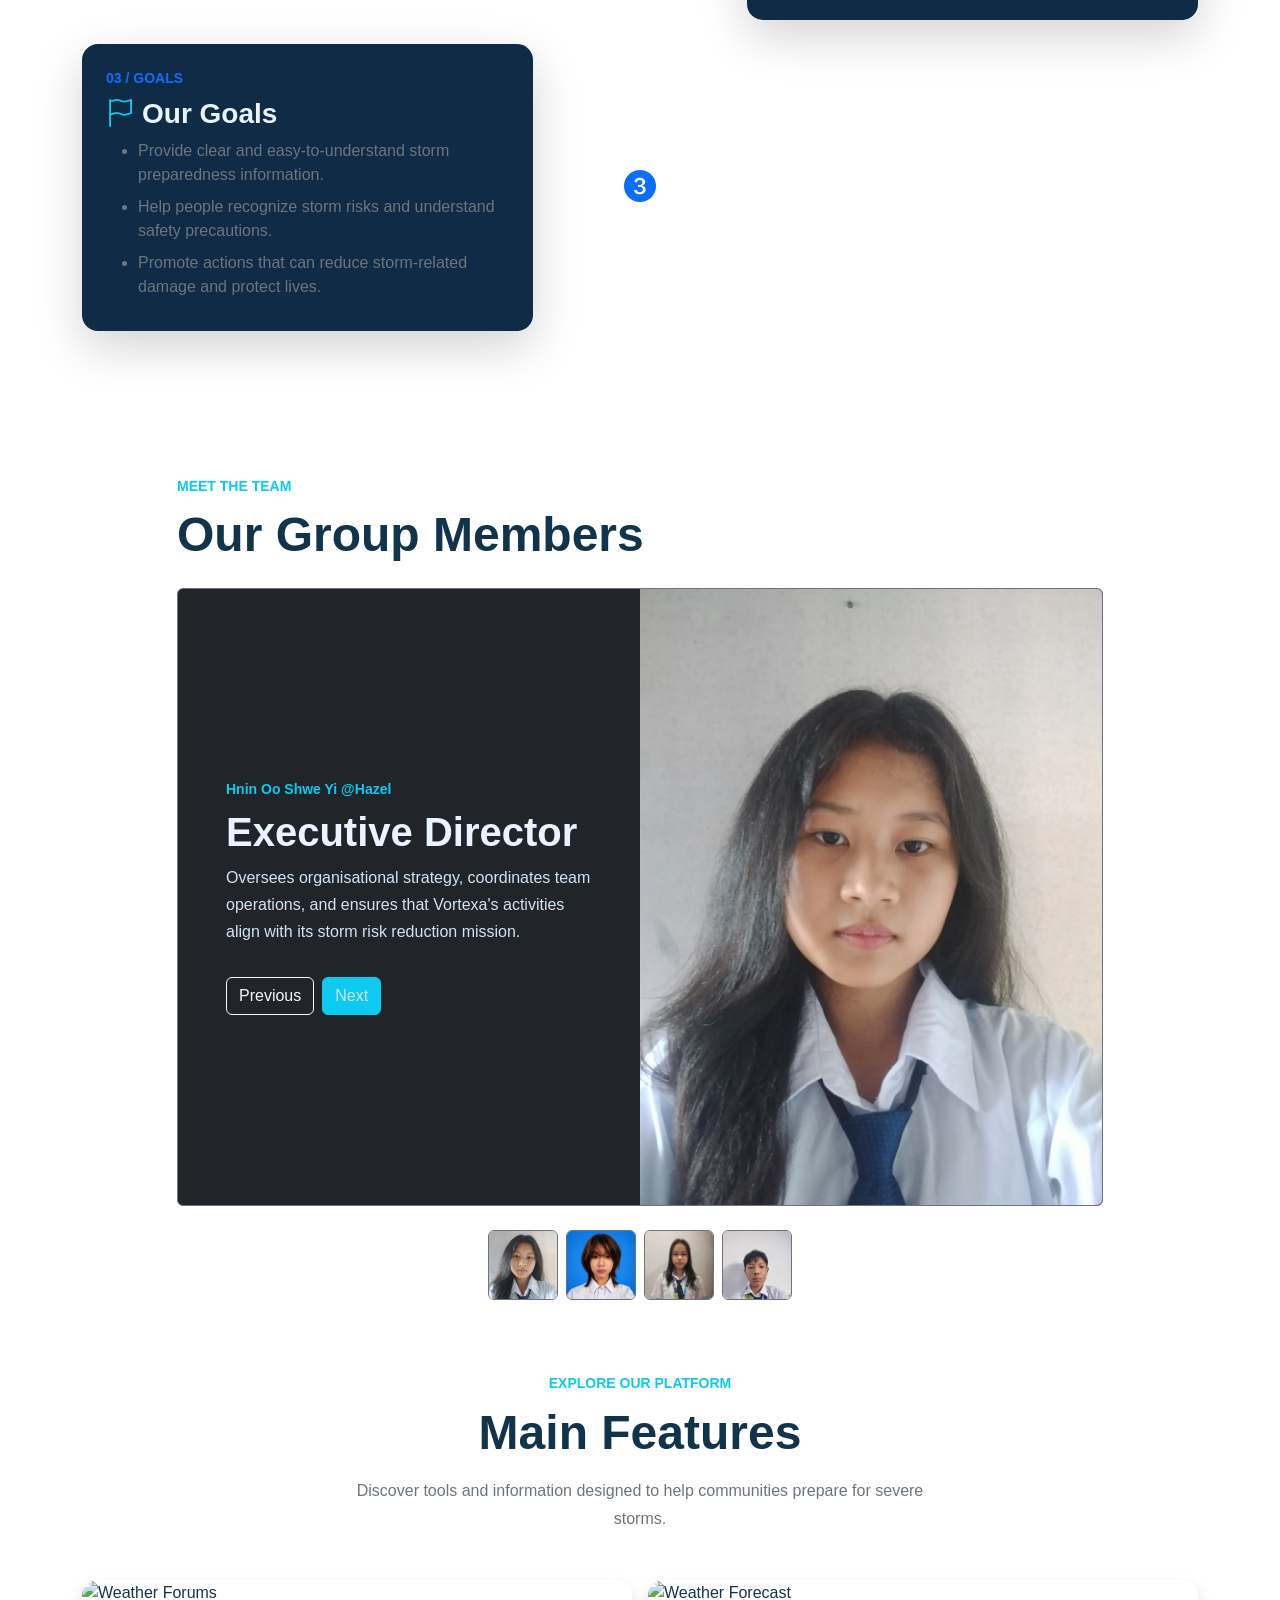
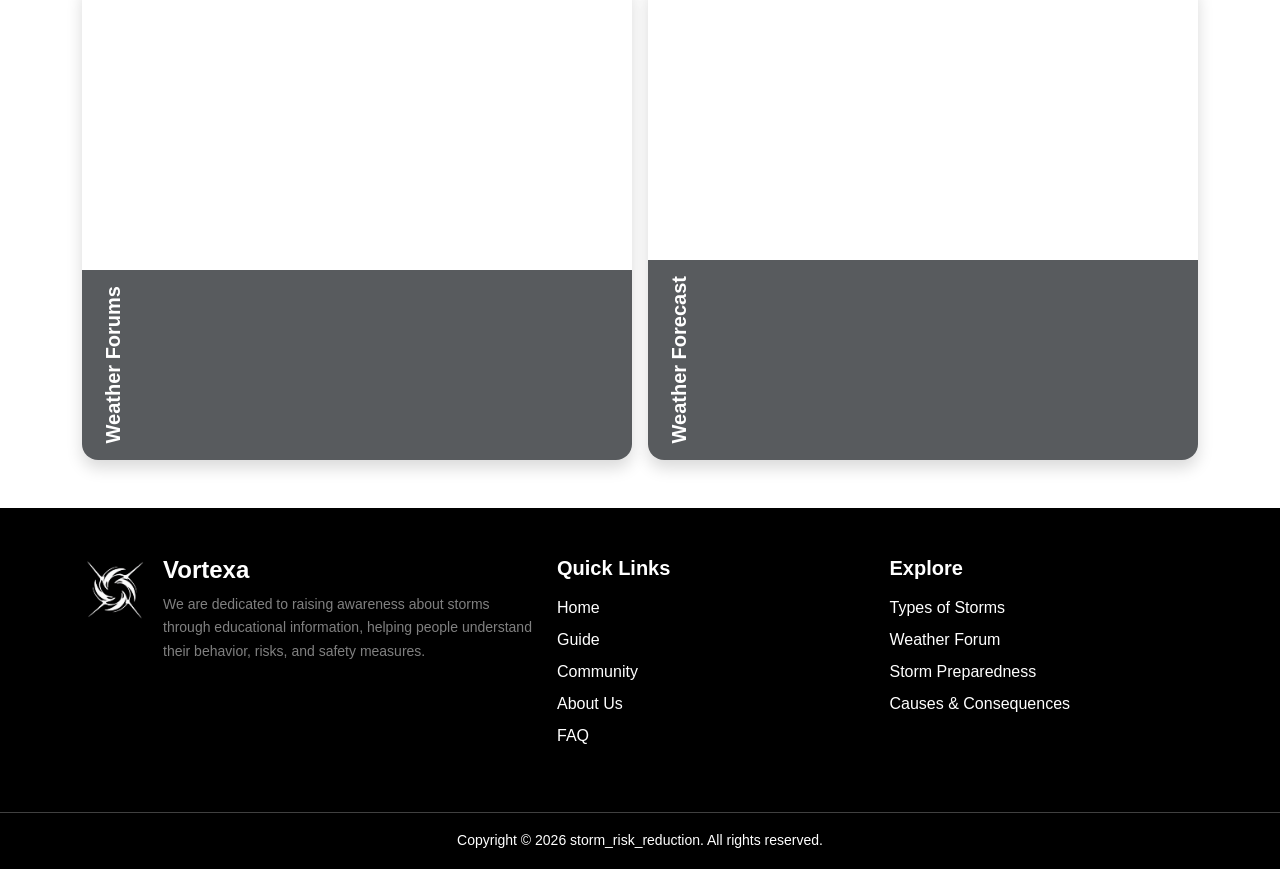
==== commit bdf13140: "Update aboutus.html" ====
--- a/page/aboutus.html
+++ b/page/aboutus.html
@@ -440,7 +440,7 @@
                         Weather Forums
                     </span>
 
-                    <a href="Community.html" class="btn btn-info fw-bold readmore-btn">
+                    <a href="../page/community" class="btn btn-info fw-bold readmore-btn">
                         Read More <i class="bi bi-arrow-right ms-1"></i>
                     </a>
 
@@ -461,7 +461,7 @@
                         Weather Forecast
                     </span>
 
-                    <a href="guide.html" class="btn btn-info fw-bold readmore-btn">
+                    <a href="../page/aboutus.html" class="btn btn-info fw-bold readmore-btn">
                         Read More <i class="bi bi-arrow-right ms-1"></i>
                     </a>
 
--- a/style/style.css
+++ b/style/style.css
@@ -14,7 +14,7 @@
 }
 
 
-/* NAVBAR */
+/* navbar */
 
 .navbar-blurred {
     background: rgba(0, 0, 0, 0.65);
@@ -34,7 +34,7 @@
     transition: color 0.3s ease;
 }
 
-.nav-links .nav-link::after {
+.nav-links .nav-link::before {
     content: "";
     position: absolute;
     left: 0;
@@ -45,8 +45,8 @@
     transition: width 0.3s ease;
 }
 
-.nav-links .nav-link:hover::after,
-.nav-links .nav-link.active::after {
+.nav-links .nav-link:hover::before,
+.nav-links .nav-link.active::before {
     width: 100%;
 }
 
@@ -54,8 +54,7 @@
     color: #7eb3d9;
 }
 
-/* =============== start index ================== */
-/* HERO SECTION */
+/* hero */
 
 .hero {
     background:
@@ -103,7 +102,7 @@
 }
 
 
-/* INTRODUCTION SECTION */
+/* introduction */
 
 .video-show {
     height: 350px;
@@ -125,7 +124,7 @@
 }
 
 
-/* TYPES OF STORMS */
+/* type of storm*/
 
 .image-card {
     height: 350px;
@@ -188,7 +187,7 @@
 }
 
 
-/* CAUSES OF STORMS */
+/* Causes of storm */
 
 .info-card {
     color: #12344a;
@@ -225,7 +224,7 @@
 }
 
 
-/* IMPACT OF STORMS */
+/* impact of storm */
 
 .feature-item {
     background: #f8f9fa;
@@ -285,7 +284,7 @@
 }
 
 
-/* WHY REDUCE STORM RISK */
+/* why reduce storm risk*/
 
 .tp {
     border: 1px solid #e3e8ef;
@@ -315,9 +314,7 @@
     line-height: 1.8;
 }
 
-/* ==================== End index =======================  */
-
-/* ================== start GUIDE ==========================  */
+/* guide */
 
 .carousel-caption {
     right: auto;
@@ -359,7 +356,7 @@
     margin: 0;
 }
 
-/* HISTORICAL CAROUSEL */
+/*historical carousel*/
 
 .historical-content {
     position: relative;
@@ -375,7 +372,7 @@
     background: rgba(0, 0, 0, 0.5);
 }
 
-/* STORM TITLE */
+/* storm title */
 
 .storm-title {
     font-size: 48px;
@@ -385,7 +382,7 @@
     text-shadow: 2px 2px 8px rgba(0, 0, 0, 0.8);
 }
 
-/* STORM CARD */
+/* storm card */
 
 .storm-card {
     background-color: #102A43;
@@ -393,7 +390,7 @@
     border: 1px solid #244766;
 }
 
-/* STORM BOX */
+/* storm box*/
 
 .storm-box {
     background-color: #183B5B;
@@ -412,7 +409,7 @@
     box-shadow: 0 5px 15px rgba(0, 0, 0, 0.3);
 }
 
-/* STORM TEXT */
+/* Storm text*/
 
 .storm-text {
     color: #CBD5E1;
@@ -426,7 +423,7 @@
     border-radius: 10px;
 }
 
-/* STORM IMAGE */
+/* storm image */
 
 .storm-image {
     width: 100%;
@@ -434,7 +431,7 @@
     object-fit: cover;
 }
 
-/* ARTICLE IMAGE */
+/* artical image*/
 
 .article-image {
     width: 100%;
@@ -449,13 +446,13 @@
     filter: blur(0);
 }
 
-/* STORM BACKGROUND */
+/* storm background*/
 
 .c-bg {
     background-color: #102A43;
 }
 
-/* RELATED ARTICLES */
+/* related artical */
 
 .list-group-item .row {
     width: 100%;
@@ -476,9 +473,7 @@
     object-fit: cover;
     margin-left: 17px;
 }
-/* ===================== End guide ==================== */
-
-/* ==================== Start FAQ ====================== */
+/* faq */
 #faq .accordion-item {
     background-color: #10263D;
     border: 1px solid #24445F;
@@ -502,9 +497,7 @@
     color: #D6E4F0;
     background-color: #0B1D30;
 }
-/* ======================= End FAQ ========================== */
-
-/* ========================= Start About US =========================== */
+
 /* About us */
 .abt {
     min-height: 100vh;
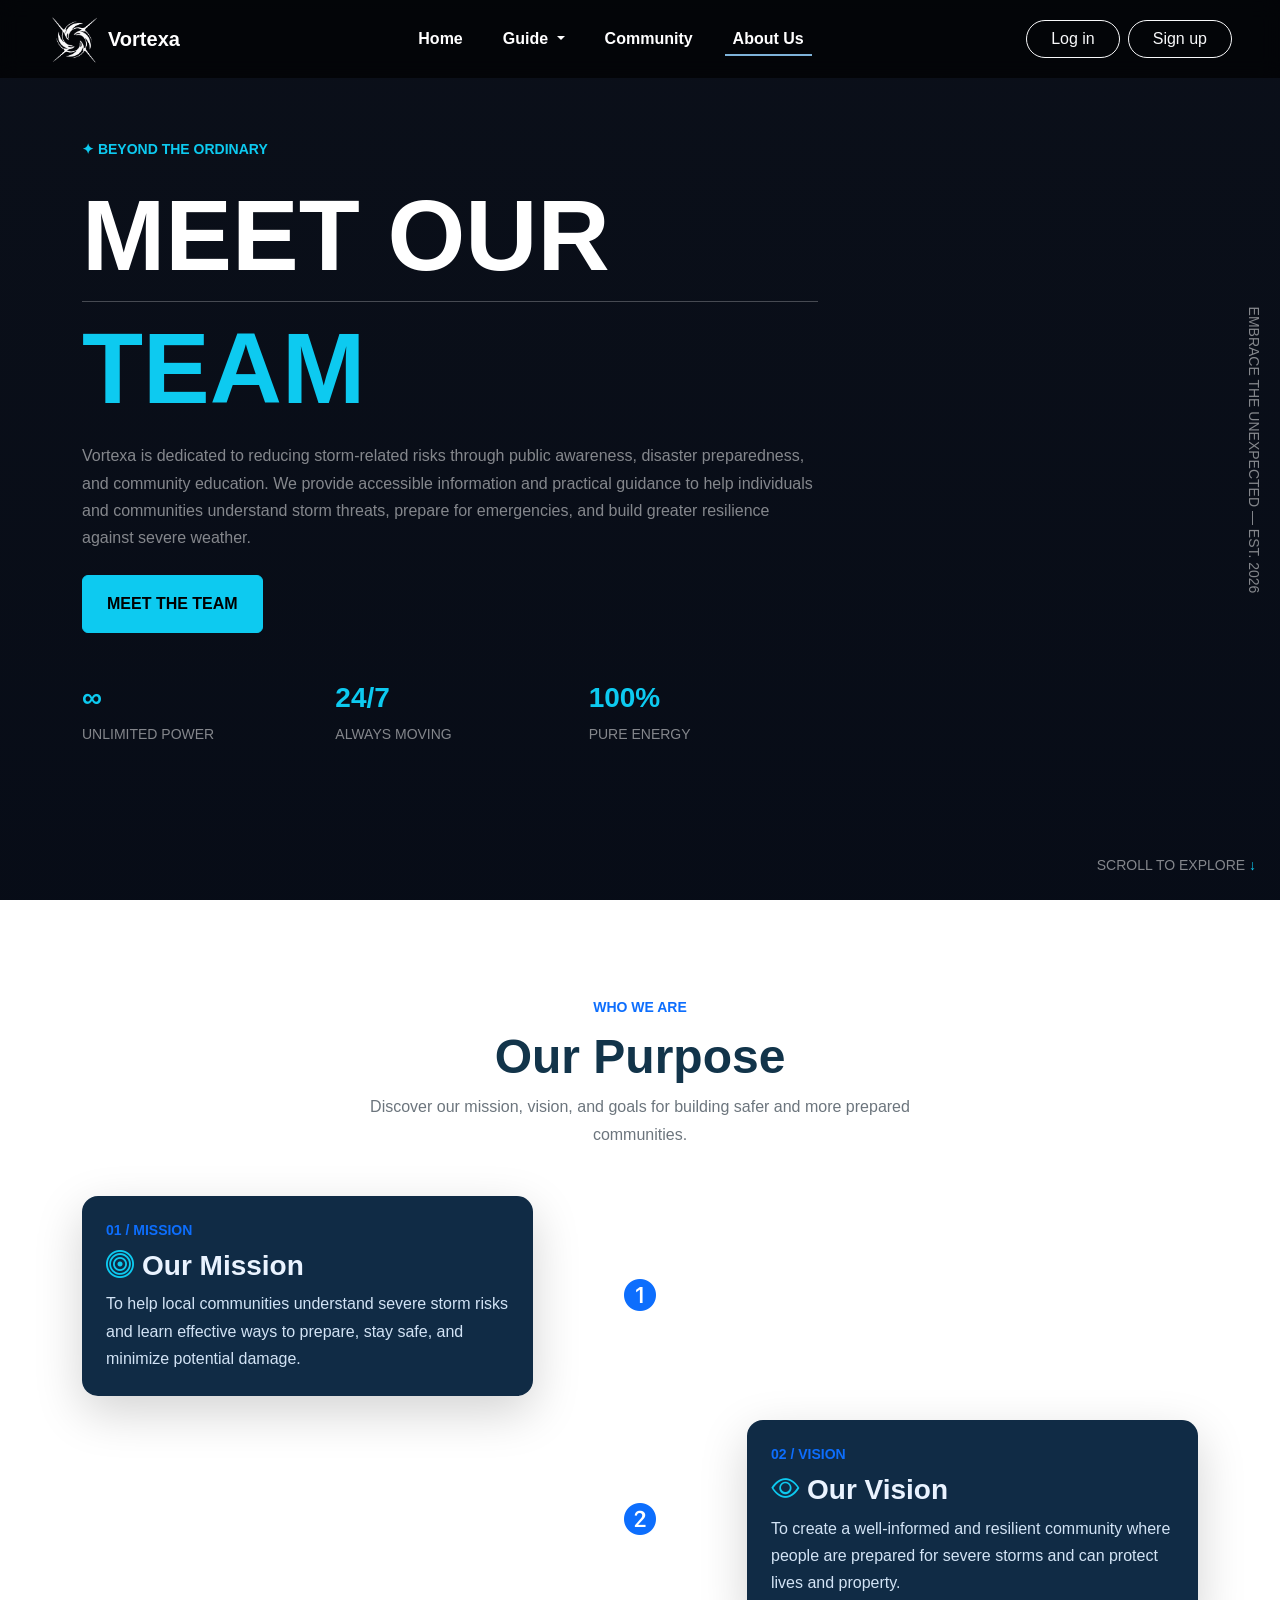
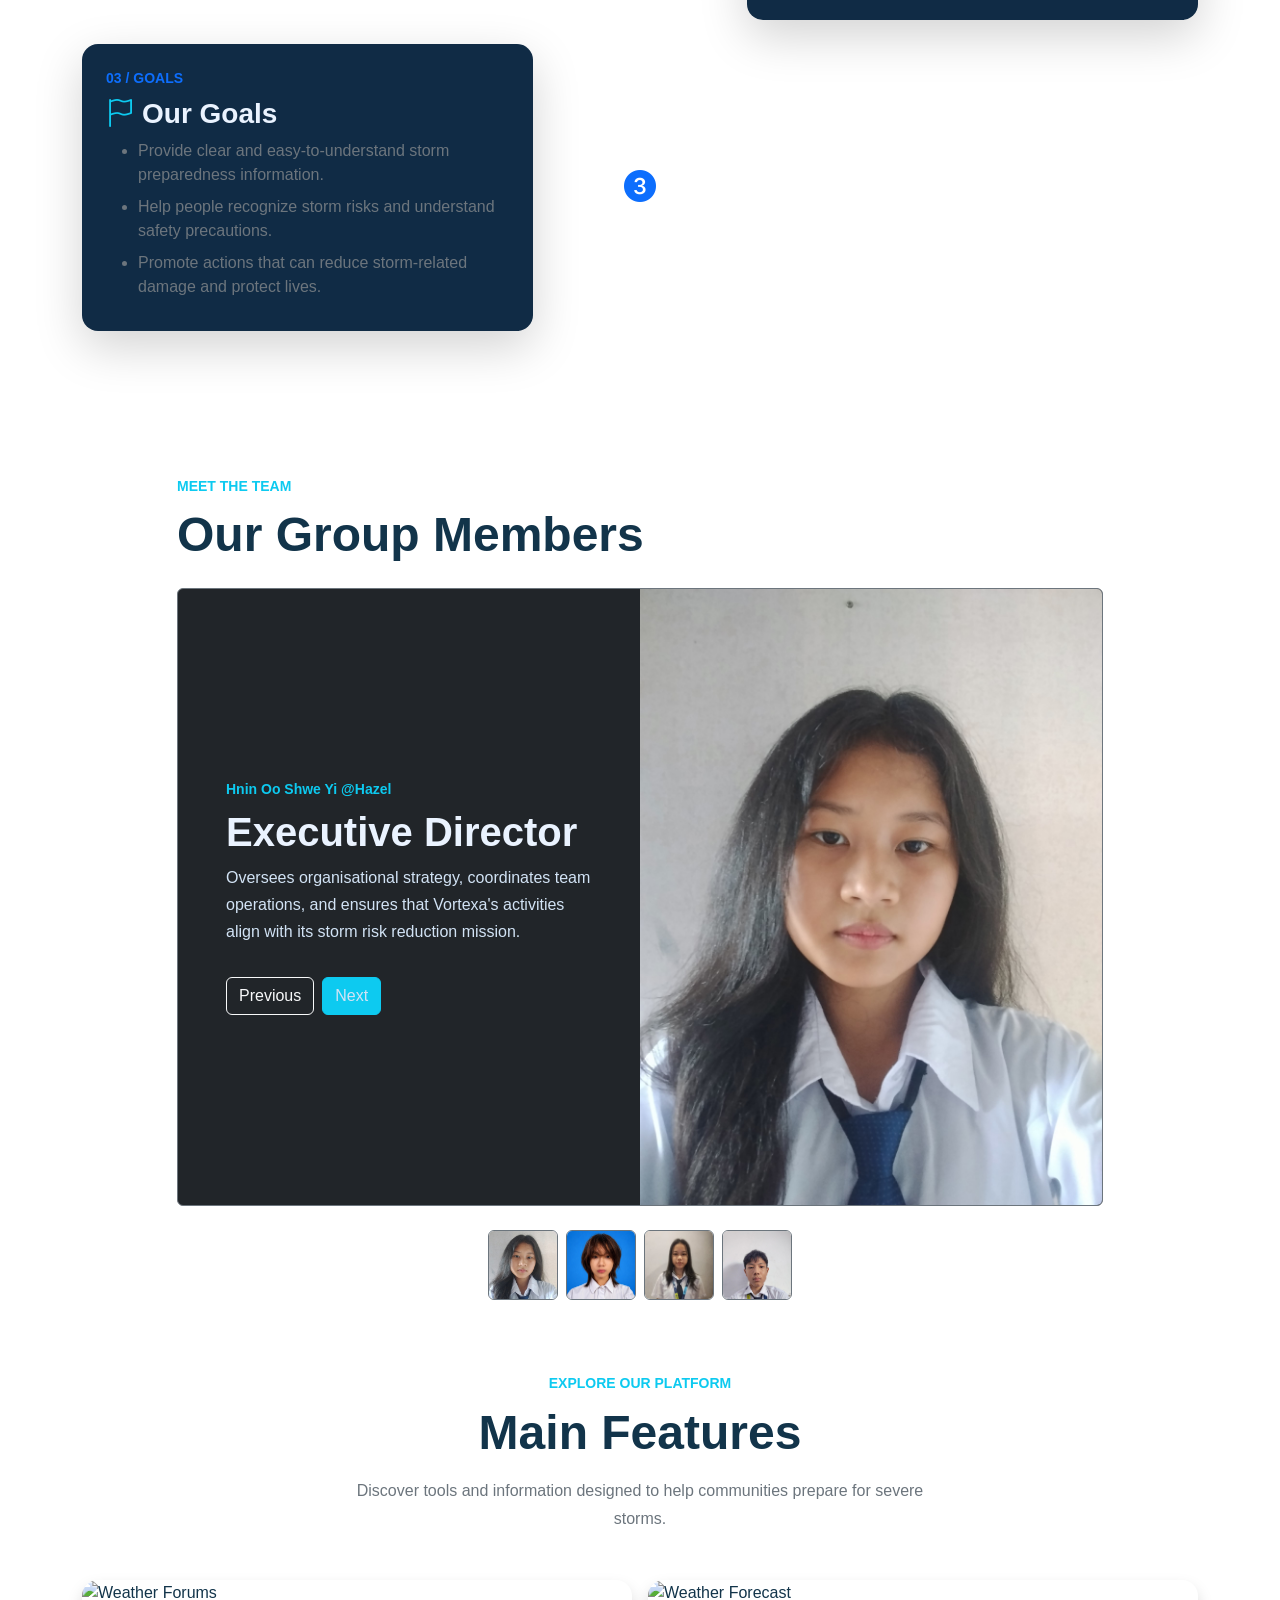
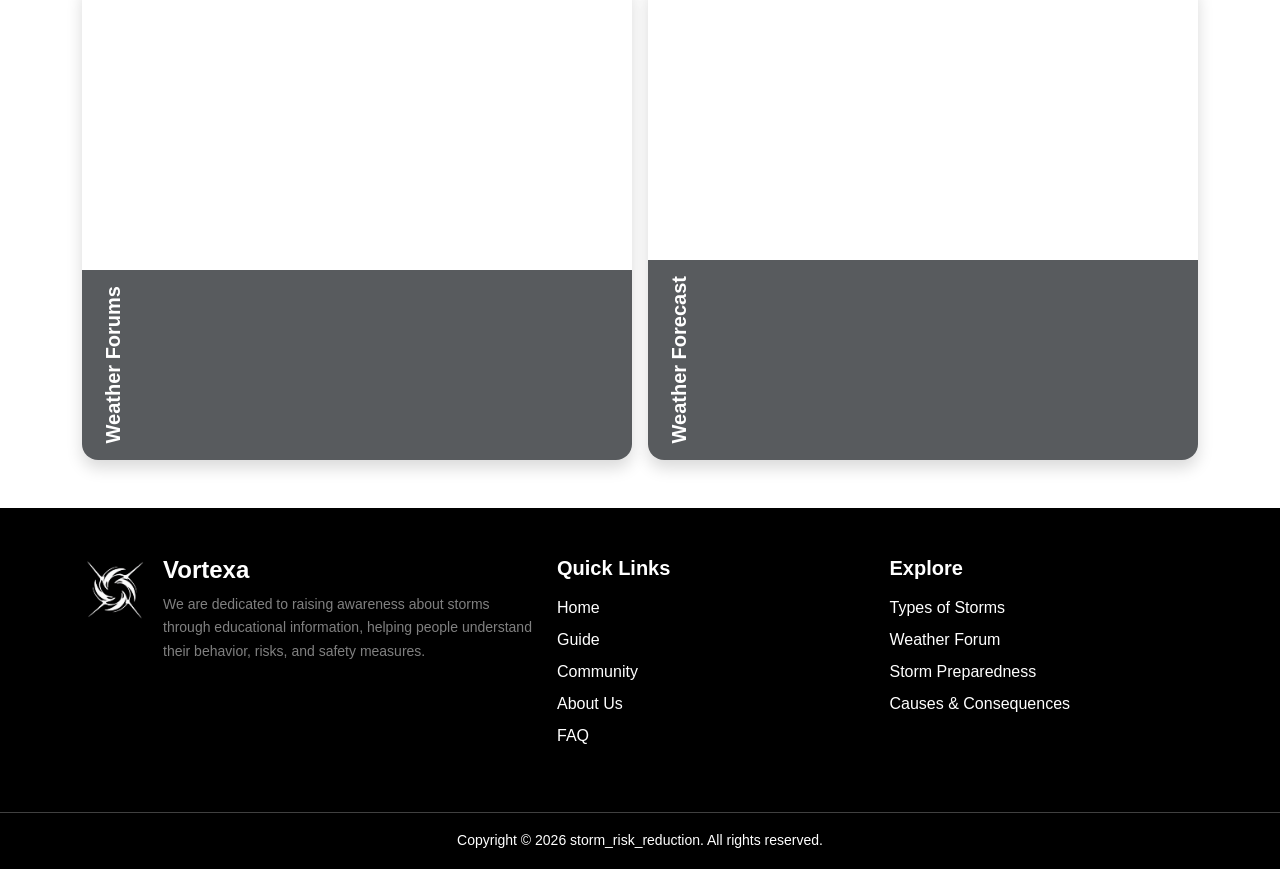
==== commit 60a2e5a7: "Update aboutus.html" ====
--- a/page/aboutus.html
+++ b/page/aboutus.html
@@ -440,7 +440,7 @@
                         Weather Forums
                     </span>
 
-                    <a href="../page/community" class="btn btn-info fw-bold readmore-btn">
+                    <a href="../community.html" class="btn btn-info fw-bold readmore-btn">
                         Read More <i class="bi bi-arrow-right ms-1"></i>
                     </a>
 
